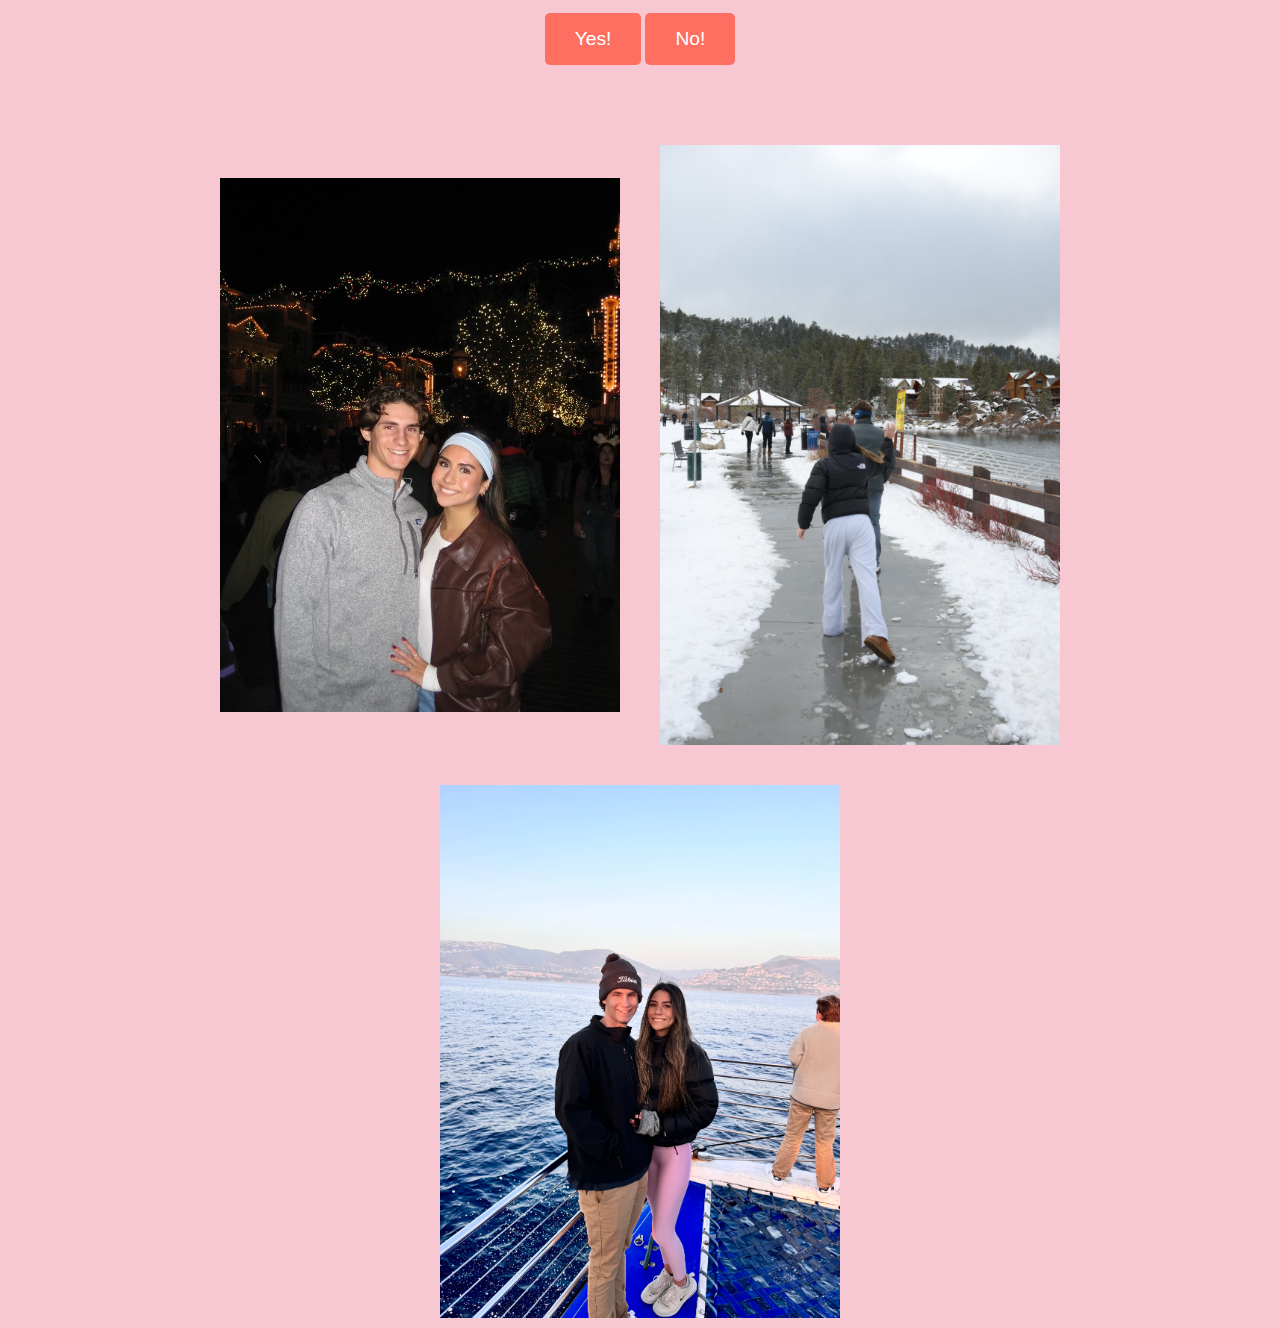
==== index.html @ e02519ce "Create index.html" ====
<!DOCTYPE html>
<html lang="en">
<head>
    <meta charset="UTF-8">
    <meta name="viewport" content="width=device-width, initial-scale=1.0">
    <title>Valentine's Day Love</title>
    <link href="https://fonts.googleapis.com/css2?family=Pacifico&family=Roboto:wght@400;700&display=swap" rel="stylesheet">
    <style>
        /* General Styles */
        body {
            font-family: 'Roboto', sans-serif;
            background-color: #f8c8d2; /* Light pink background */
            color: #333;
            margin: 0;
            padding: 0;
            cursor: url('heart-cursor.png'), auto; /* Custom heart cursor */
            display: flex;
            justify-content: center;
            align-items: center;
            height: 100vh; /* Full viewport height */
            min-height: 100vh; /* Ensure it fills the height on smaller screens */
            text-align: center;
            flex-direction: column;
            overflow-x: hidden; /* Prevent horizontal overflow */
        }

        /* Title and Sub-title */
        h1, h2 {
            font-family: 'Pacifico', cursive;
            color: #ff6f61;
        }

        /* Title */
        .title {
            font-size: 3em;
            margin-top: 20px;
        }

        /* Sub-title */
        .sub-title {
            font-size: 1.5em;
            color: #ff9aa2;
            margin-bottom: 50px;
        }

        /* Heart Shape */
        #heart {
            position: relative;
            width: 100px;
            height: 90px;
            margin: 20px auto; /* Center the heart */
        }

        #heart:before, #heart:after {
            position: absolute;
            content: "";
            left: 50px;
            top: 0;
            width: 50px;
            height: 80px;
            background: red;
            border-radius: 50px 50px 0 0;
            transform: rotate(-45deg);
            transform-origin: 0 100%;
        }

        #heart:after {
            left: 0;
            transform: rotate(45deg);
            transform-origin: 100% 100%;
        }

        /* Love Message Section */
        .love-message {
            font-size: 2em;
            color: #c97d6e;
            margin: 30px 0;
        }

        /* CTA Buttons */
        .cta button {
            background-color: #ff6f61;
            color: white;
            padding: 15px 30px;
            font-size: 1.2em;
            border: none;
            border-radius: 5px;
            cursor: pointer;
            margin: 20px 0; /* Ensure space around the button */
        }

        .cta button:hover {
            background-color: #ff4e43;
        }

        /* Footer */
        footer {
            margin-top: 50px;
            font-size: 0.9em;
            color: #aaa;
            display: flex;
            justify-content: center;
            align-items: center;
            flex-direction: row;
            flex-wrap: wrap; /* To wrap the images properly */
            gap: 20px;
        }

        /* Image styles */
        footer img {
            width: 400px; /* Make images 400px wide */
            height: auto;
            margin: 10px;
            max-width: 100%; /* Prevent images from exceeding the container size */
        }

        /* Ensure image container is well spaced */
        .image-container {
            display: flex;
            justify-content: center;
            gap: 20px;
            margin-top: 30px;
        }

        .image-item img {
            width: 300px; /* Adjust image width */
            height: auto;
        }

        .image-item p {
            font-size: 1.2em;
            color: #ff6f61;
            margin-top: 10px;
        }
    </style>
</head>
<body>
<div class="container">
    <header>
        <h1 class="title">Will you be my valentine?</h1>
        <p class="sub-title">I love loving you!</p>
    </header>

    <section class="heart-animation">
        <div id="heart"></div> <!-- Heart shape -->
    </section>

    <section class="message">
        <h2 class="love-message">"To more disney, snowball ambushes, and dolphins in life!"</h2>
    </section>

    <section class="cta">
        <button onclick="generateLoveMessage()">Yes!</button>
        <button onclick="generateNoResponse()">No!</button> <!-- No button added here -->
    </section>

    <footer>
        <img src="a.png.jpeg" alt="Image A">
        <img src="b.png.jpeg" alt="Image B">
        <img src="c.png.jpeg" alt="Image C">
    </footer>
</div>

<script>
    function generateLoveMessage() {
        alert("Love Message: 'I love looking at all the sunsets, sunrises, and stars in the night sky because they " +
            "are the only things in this world that come close to your beauty.'");
    }

    function generateNoResponse() {
        alert("So no more sushi???");
    }
</script>
</body>
</html>
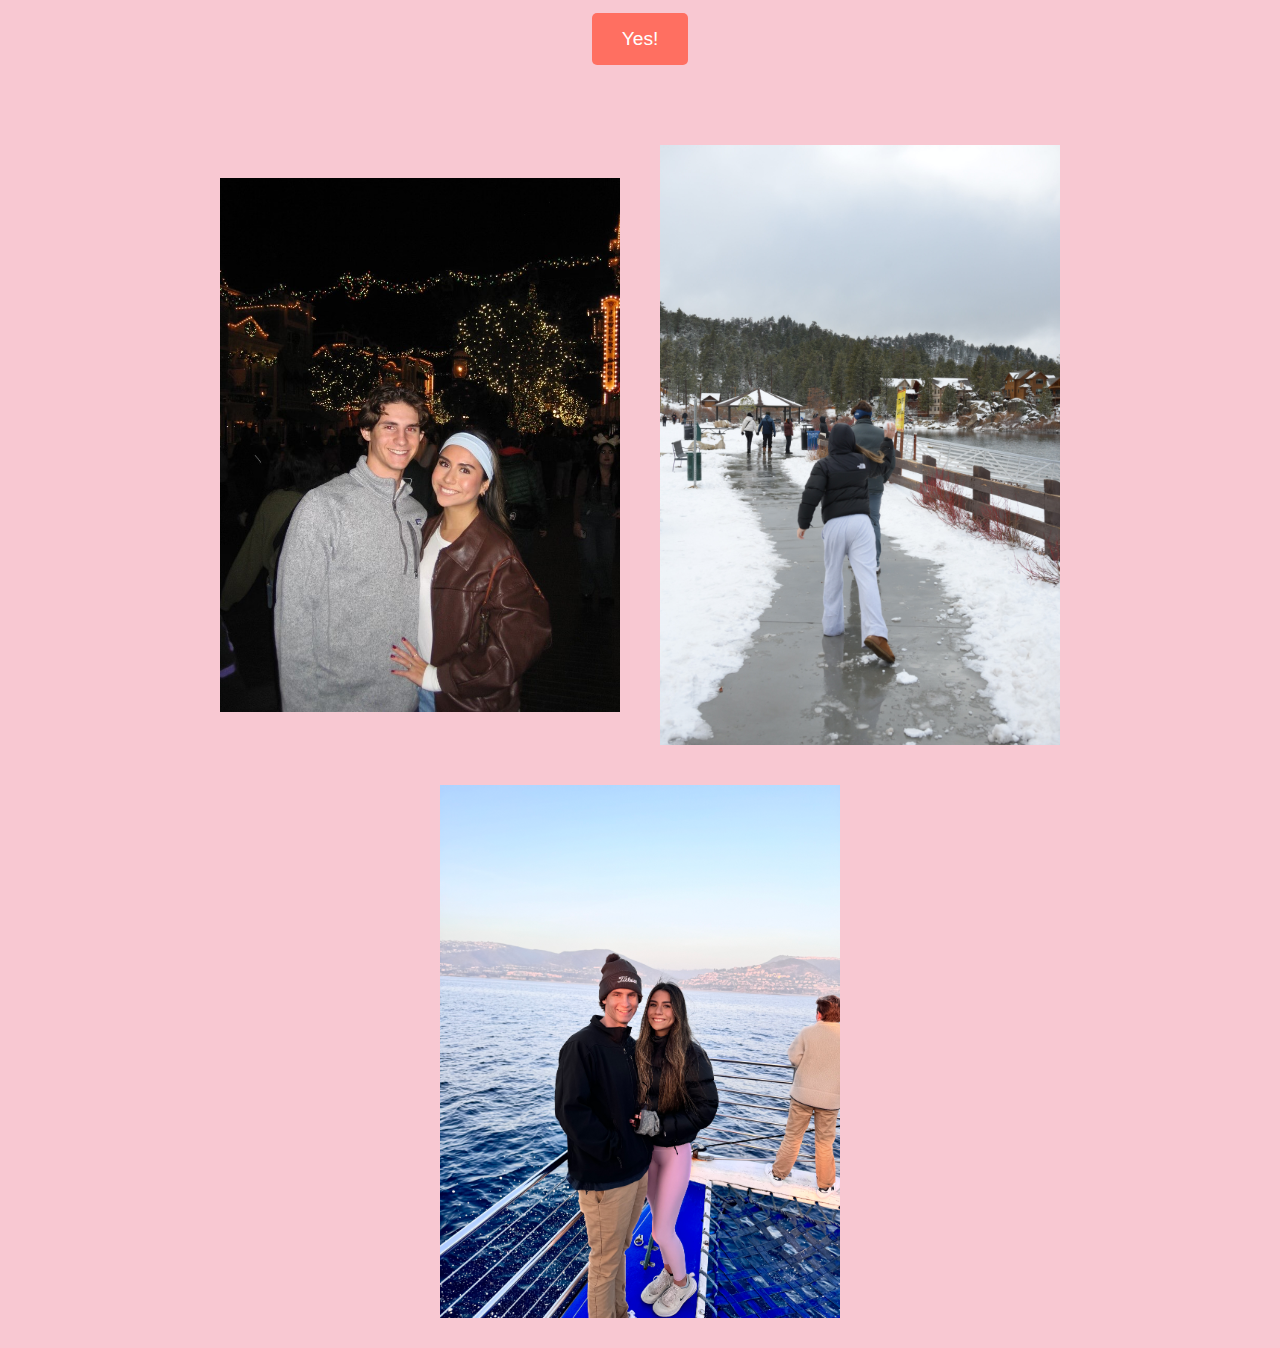
==== commit 38119c43: "Update index.html" ====
--- a/index.html
+++ b/index.html
@@ -17,11 +17,18 @@
             display: flex;
             justify-content: center;
             align-items: center;
+            flex-direction: column; /* Ensure content flows vertically */
             height: 100vh; /* Full viewport height */
             min-height: 100vh; /* Ensure it fills the height on smaller screens */
             text-align: center;
-            flex-direction: column;
             overflow-x: hidden; /* Prevent horizontal overflow */
+            box-sizing: border-box; /* Ensure padding/margin is included in height calculation */
+        }
+
+        .container {
+            padding: 20px;
+            text-align: center;
+            width: 100%;
         }
 
         /* Title and Sub-title */
@@ -34,6 +41,7 @@
         .title {
             font-size: 3em;
             margin-top: 20px;
+            padding: 0 10px; /* Ensure title is properly spaced on small screens */
         }
 
         /* Sub-title */
@@ -41,6 +49,7 @@
             font-size: 1.5em;
             color: #ff9aa2;
             margin-bottom: 50px;
+            padding: 0 10px; /* Ensure sub-title is properly spaced on small screens */
         }
 
         /* Heart Shape */
@@ -75,9 +84,10 @@
             font-size: 2em;
             color: #c97d6e;
             margin: 30px 0;
-        }
-
-        /* CTA Buttons */
+            padding: 0 10px; /* Ensure message fits on small screens */
+        }
+
+        /* CTA Button */
         .cta button {
             background-color: #ff6f61;
             color: white;
@@ -87,6 +97,7 @@
             border-radius: 5px;
             cursor: pointer;
             margin: 20px 0; /* Ensure space around the button */
+            width: auto;
         }
 
         .cta button:hover {
@@ -114,23 +125,85 @@
             max-width: 100%; /* Prevent images from exceeding the container size */
         }
 
-        /* Ensure image container is well spaced */
-        .image-container {
-            display: flex;
-            justify-content: center;
-            gap: 20px;
-            margin-top: 30px;
-        }
-
-        .image-item img {
-            width: 300px; /* Adjust image width */
-            height: auto;
-        }
-
-        .image-item p {
-            font-size: 1.2em;
-            color: #ff6f61;
-            margin-top: 10px;
+        /* Heart Shape */
+        #heart {
+            position: relative;
+            width: 100px;
+            height: 90px;
+            margin: 20px auto; /* Center the heart */
+        }
+
+        #heart:before, #heart:after {
+            position: absolute;
+            content: "";
+            left: 50px;
+            top: 0;
+            width: 50px;
+            height: 80px;
+            background: red;
+            border-radius: 50px 50px 0 0;
+            transform: rotate(-45deg);
+            transform-origin: 0 100%;
+        }
+
+        #heart:after {
+            left: 0;
+            transform: rotate(45deg);
+            transform-origin: 100% 100%;
+        }
+
+        /* Media Queries for Mobile */
+        @media screen and (max-width: 768px) {
+            .title {
+                font-size: 2.5em;
+            }
+
+            .sub-title {
+                font-size: 1.2em;
+                margin-bottom: 30px;
+            }
+
+            .cta button {
+                font-size: 1.1em;
+                padding: 12px 25px;
+            }
+
+            .love-message {
+                font-size: 1.5em;
+                margin: 20px 0;
+            }
+
+            footer img {
+                width: 300px;
+            }
+
+            .container {
+                padding: 10px;
+            }
+        }
+
+        @media screen and (max-width: 480px) {
+            .title {
+                font-size: 2em;
+                margin-top: 10px;
+            }
+
+            .sub-title {
+                font-size: 1em;
+            }
+
+            .cta button {
+                font-size: 1em;
+                padding: 10px 20px;
+            }
+
+            .love-message {
+                font-size: 1.2em;
+            }
+
+            footer img {
+                width: 250px;
+            }
         }
     </style>
 </head>
@@ -146,12 +219,11 @@
     </section>
 
     <section class="message">
-        <h2 class="love-message">"To more disney, snowball ambushes, and dolphins in life!"</h2>
+        <h2 class="love-message">"To more Disney, snowball ambushes, and dolphins in life!"</h2>
     </section>
 
     <section class="cta">
         <button onclick="generateLoveMessage()">Yes!</button>
-        <button onclick="generateNoResponse()">No!</button> <!-- No button added here -->
     </section>
 
     <footer>
@@ -166,10 +238,6 @@
         alert("Love Message: 'I love looking at all the sunsets, sunrises, and stars in the night sky because they " +
             "are the only things in this world that come close to your beauty.'");
     }
-
-    function generateNoResponse() {
-        alert("So no more sushi???");
-    }
 </script>
 </body>
 </html>
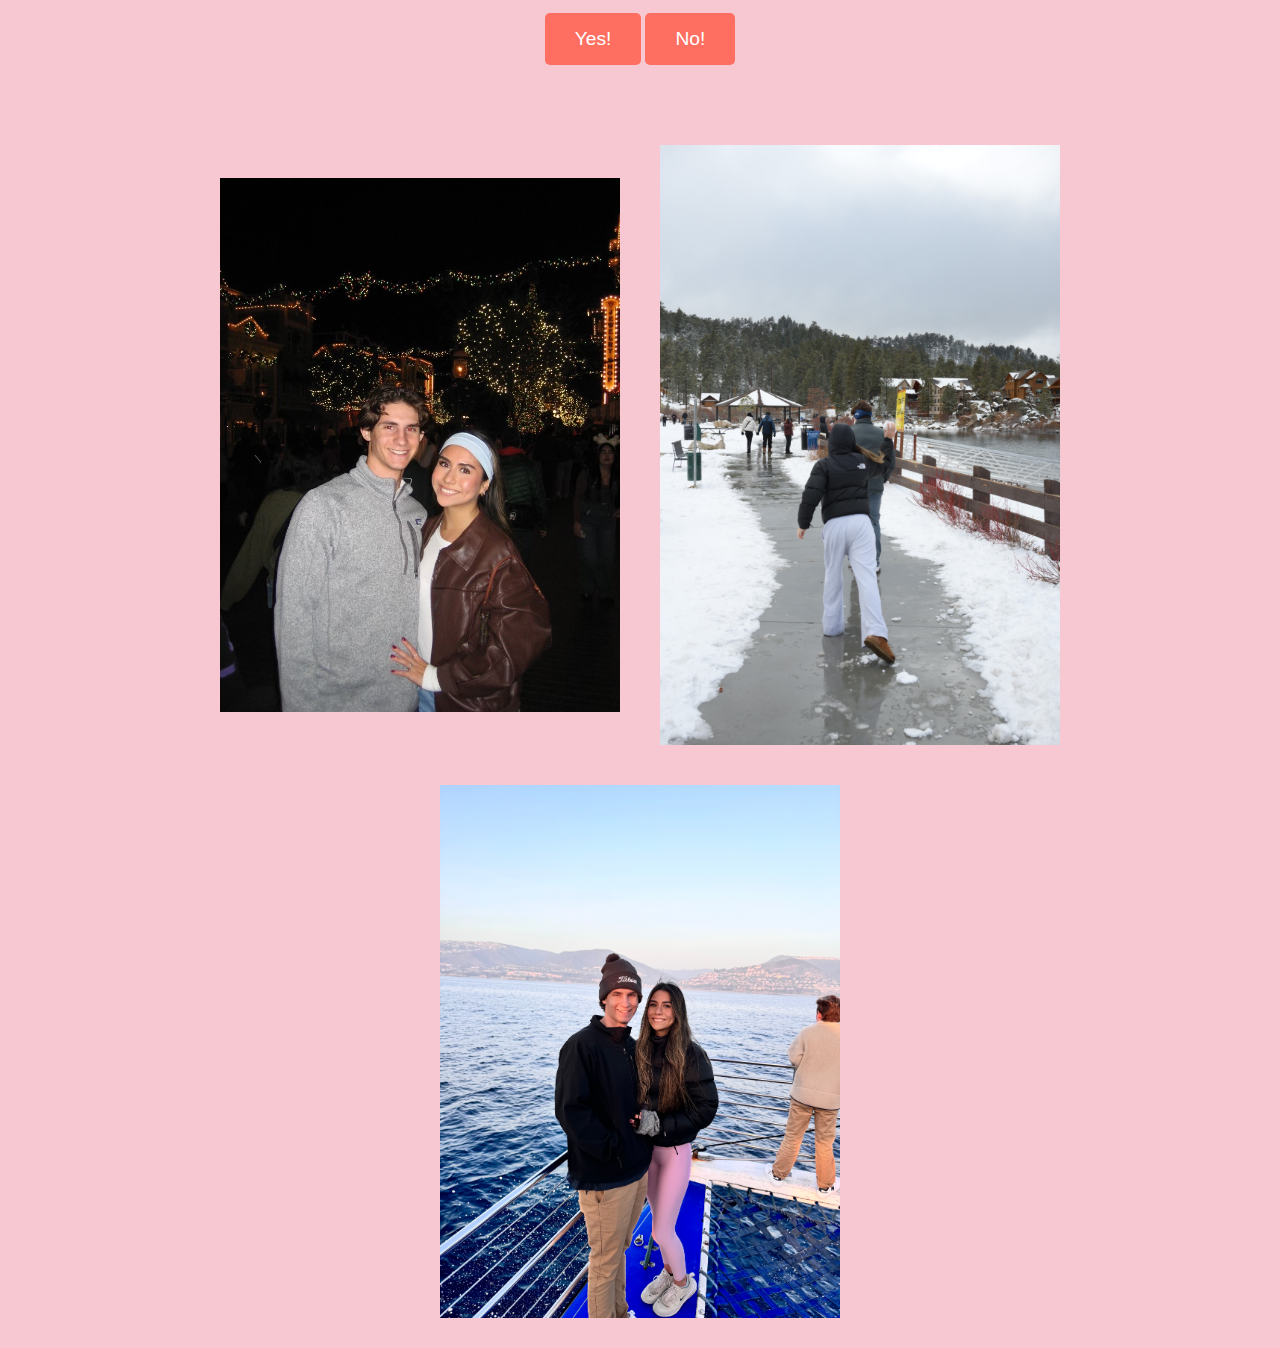
==== commit c4ee6ebc: "Update index.html" ====
--- a/index.html
+++ b/index.html
@@ -224,6 +224,7 @@
 
     <section class="cta">
         <button onclick="generateLoveMessage()">Yes!</button>
+        <button onclick="generateNoMessage()">No!</button> <!-- No button added here -->
     </section>
 
     <footer>
@@ -238,6 +239,11 @@
         alert("Love Message: 'I love looking at all the sunsets, sunrises, and stars in the night sky because they " +
             "are the only things in this world that come close to your beauty.'");
     }
+
+    // Function for the No button
+    function generateNoMessage() {
+        alert("No sushi for a month now! 😜");
+    }
 </script>
 </body>
 </html>
